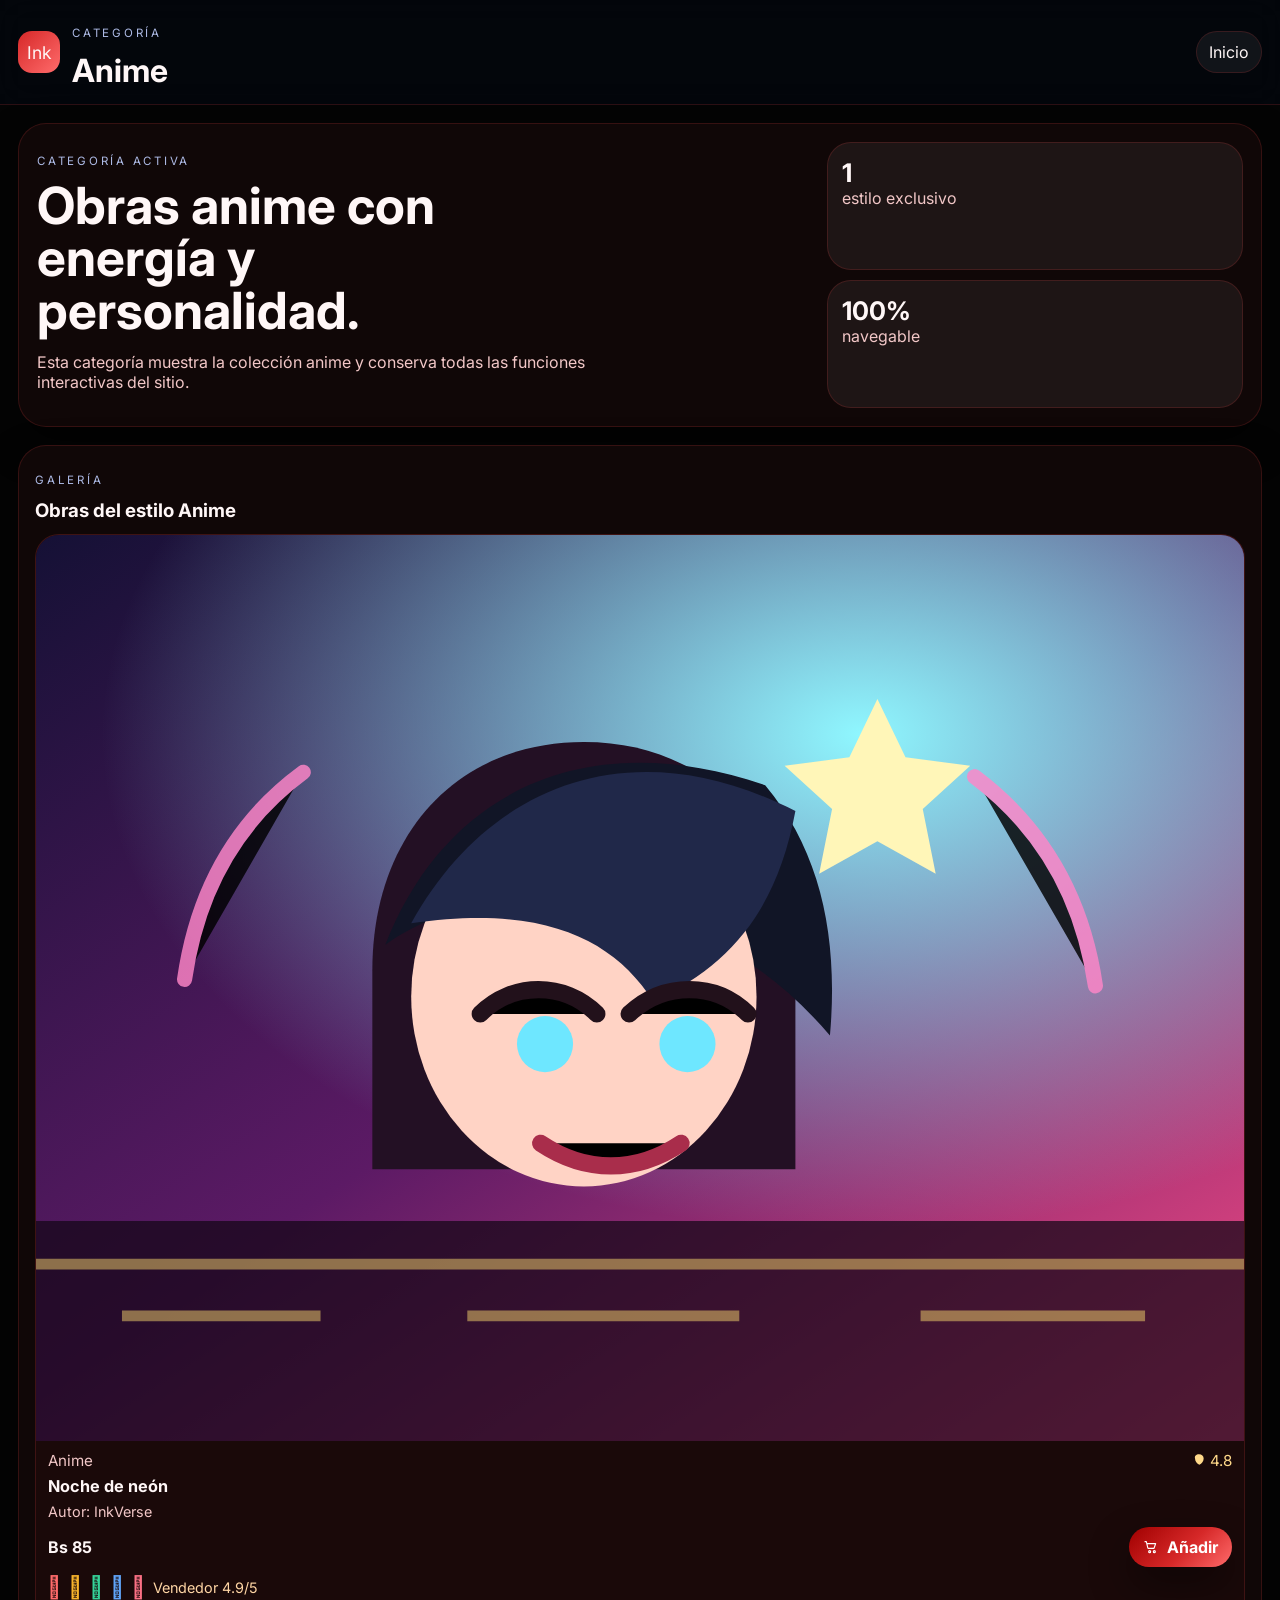
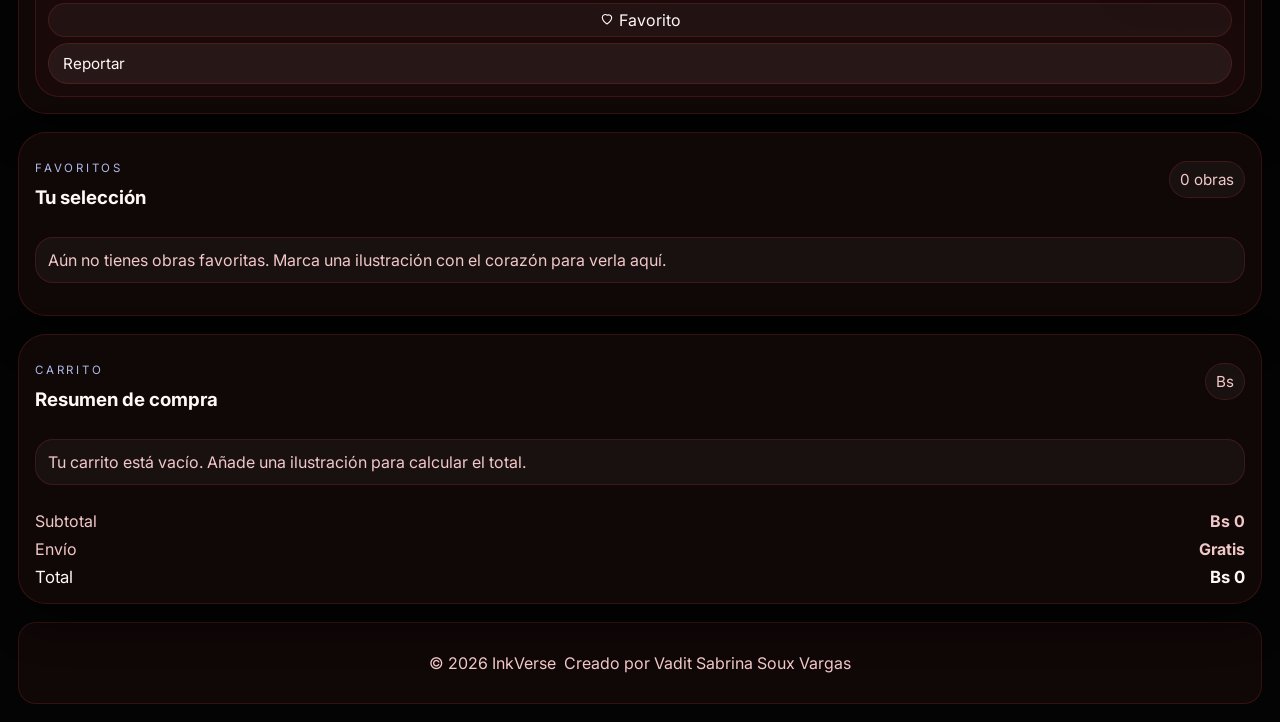
==== Categoria Anime/anime.html @ 72d679ab "Add files via upload" ====
<!DOCTYPE html>
<html lang="es">
<head>
  <meta charset="UTF-8" />
  <meta name="viewport" content="width=device-width, initial-scale=1.0" />
  <title>InkVerse | Anime</title>
  <link rel="preconnect" href="https://fonts.googleapis.com" />
  <link rel="preconnect" href="https://fonts.gstatic.com" crossorigin />
  <link href="https://fonts.googleapis.com/css2?family=Inter:wght@400;500;600;700;800&display=swap" rel="stylesheet" />
  <link rel="stylesheet" href="../STYLES.css" />
</head>
<body data-category="Anime">
  <header class="topbar"><div class="brand-wrap"><div class="brand-badge">Ink</div><div><p class="eyebrow">Categoría</p><h1>Anime</h1></div></div><nav class="nav-links"><a href="../INDEX.html">Inicio</a></nav></header>
  <main class="page-shell">
    <section class="hero-card"><div><p class="eyebrow">Categoría activa</p><h2>Obras anime con energía y personalidad.</h2><p class="hero-copy">Esta categoría muestra la colección anime y conserva todas las funciones interactivas del sitio.</p></div><aside class="hero-panel"><div class="mini-stat"><strong>1</strong><span>estilo exclusivo</span></div><div class="mini-stat"><strong>100%</strong><span>navegable</span></div></aside></section>
    <section class="panel"><div class="panel-header"><div><p class="eyebrow">Galería</p><h3>Obras del estilo Anime</h3></div></div><div id="catalogGrid" class="catalog-grid"></div></section>
    <section class="panel" id="favoritos"><div class="panel-header"><div><p class="eyebrow">Favoritos</p><h3>Tu selección</h3></div><span class="soft-pill" id="favoritesCount">0 obras</span></div><div id="favoritesGrid" class="catalog-grid"></div></section>
    <section class="panel" id="carrito"><div class="panel-header"><div><p class="eyebrow">Carrito</p><h3>Resumen de compra</h3></div><span class="soft-pill" id="cartCurrencyLabel">Bs</span></div><div id="cartItems" class="cart-items"></div><div class="cart-summary"><div><span>Subtotal</span><strong id="cartSubtotal">Bs 0</strong></div><div><span>Envío</span><strong>Gratis</strong></div><div class="total-row"><span>Total</span><strong id="cartTotal">Bs 0</strong></div></div></section>
  </main>
  <footer class="footer-card"><p>© 2026 InkVerse</p><p>Creado por Vadit Sabrina Soux Vargas</p></footer>
  <script src="anime.js"></script>
  <script src="../JAVA.js"></script>
</body>
</html>
---- STYLES.css ----
:root {
  color-scheme: dark;
  --bg: #040404;
  --panel: rgba(18, 8, 8, 0.92);
  --panel-2: rgba(28, 10, 10, 0.96);
  --surface-soft: rgba(255, 255, 255, 0.06);
  --surface-alt: rgba(255, 255, 255, 0.04);
  --surface-hover: rgba(255, 255, 255, 0.08);
  --overlay: rgba(2, 6, 16, 0.72);
  --toast-bg: rgba(18, 8, 8, 0.95);
  --toast-border: rgba(255, 255, 255, 0.12);
  --footer-bg: rgba(18, 8, 8, 0.92);
  --stroke: rgba(255, 68, 68, 0.16);
  --text: #fff7f7;
  --muted: #f2c7c7;
  --accent: #d62828;
  --accent-2: #ff6b6b;
  --success: #ff8c8c;
  --shadow: 0 18px 42px rgba(0, 0, 0, 0.45);
}

body.theme-light {
  color-scheme: light;
  --bg: #f7f7f7;
  --panel: rgba(255, 255, 255, 0.92);
  --panel-2: rgba(248, 248, 248, 0.96);
  --surface-soft: rgba(15, 23, 42, 0.06);
  --surface-alt: rgba(15, 23, 42, 0.04);
  --surface-hover: rgba(15, 23, 42, 0.10);
  --overlay: rgba(255, 255, 255, 0.90);
  --toast-bg: rgba(255, 255, 255, 0.94);
  --toast-border: rgba(15, 23, 42, 0.1);
  --footer-bg: rgba(255, 255, 255, 0.92);
  --stroke: rgba(15, 23, 42, 0.08);
  --text: #101014;
  --muted: #4d5568;
  --accent: #d62828;
  --accent-2: #ff6b6b;
  --success: #22c55e;
  --shadow: 0 18px 42px rgba(15, 23, 42, 0.12);
  background: linear-gradient(135deg, #ffffff 0%, #f2f2f2 50%, #e6e6e6 100%);
}

* { box-sizing: border-box; }
html { scroll-behavior: smooth; }
body {
  margin: 0;
  font-family: 'Inter', sans-serif;
  color: var(--text);
  background: var(--bg);
  min-height: 100vh;
}

body.theme-light .topbar {
  background: rgba(255, 255, 255, 0.76);
}

img { width: 100%; display: block; border-radius: 18px; }
a { text-decoration: none; color: inherit; }
button, input, select { font: inherit; }

.topbar {
  position: sticky;
  top: 0;
  z-index: 5;
  display: flex;
  justify-content: space-between;
  align-items: center;
  gap: 1rem;
  padding: 14px 18px;
  background: rgba(4, 8, 15, 0.72);
  backdrop-filter: blur(16px);
  border-bottom: 1px solid var(--stroke);
}
.brand-wrap { display: flex; align-items: center; gap: 12px; }
.brand-badge { width: 42px; height: 42px; border-radius: 14px; display: grid; place-items: center; background: linear-gradient(135deg, var(--accent), var(--accent-2)); font-size: 1.1rem; }
.eyebrow { text-transform: uppercase; letter-spacing: 0.24em; font-size: 0.72rem; color: #aebbe6; }
.topbar h1, .panel h3, .hero-card h2 { margin: 0; }
.user-menu-wrap { position: relative; }
.user-menu-btn, .user-menu-item, .oauth-btn { display: inline-flex; align-items: center; gap: 8px; }
.user-menu { position: absolute; right: 0; top: calc(100% + 8px); min-width: 210px; display: grid; gap: 6px; padding: 8px; border-radius: 16px; background: var(--panel); border: 1px solid var(--stroke); box-shadow: var(--shadow); z-index: 20; }
.user-menu-item { width: 100%; text-align: left; background: transparent; color: var(--text); border: 1px solid transparent; border-radius: 12px; padding: 10px; cursor: pointer; }
.user-menu-item:hover { background: var(--surface-hover); border-color: var(--stroke); }
.user-avatar-chip { width: 28px; height: 28px; border-radius: 50%; object-fit: cover; border: 1px solid var(--stroke); }
.profile-modal-card { max-width: 560px; }
.avatar-preview-wrap { display: grid; gap: 8px; align-items: center; justify-items: start; }
.profile-preview { width: 88px; height: 88px; object-fit: cover; border-radius: 50%; border: 3px solid var(--stroke); }
.file-chip { display: inline-flex; align-items: center; gap: 8px; padding: 8px 10px; border-radius: 999px; background: var(--surface-soft); border: 1px solid var(--stroke); color: var(--text); cursor: pointer; font-size: 0.92rem; }
.file-chip input { display: none; }
.oauth-grid { display: grid; gap: 8px; }
.oauth-btn { justify-content: center; width: 100%; padding: 10px; border-radius: 12px; border: 1px solid var(--stroke); background: var(--surface-soft); color: var(--text); }
.facebook-btn:hover { background: #3b5998; color: #fff; }
.google-btn:hover { background: #1a73e8; color: #fff; }
.gmail-btn:hover { background: #d93025; color: #fff; }
.hint-text { color: var(--muted); font-size: 0.9rem; }
.nav-links, .header-actions, .chip-row, .currency-switch, .tabs { display: flex; gap: 10px; flex-wrap: wrap; }
button, .category-card, .primary-btn, .ghost-btn, .switch-btn, .tab-btn, .fav-btn {
  transition: transform 180ms ease, background-color 180ms ease, color 180ms ease, box-shadow 180ms ease;
}
button:hover, .category-card:hover, .primary-btn:hover, .ghost-btn:hover, .switch-btn:hover, .tab-btn:hover, .fav-btn:hover {
  transform: translateY(-1px);
  box-shadow: 0 10px 18px rgba(255, 40, 40, 0.18);
}
button:active, .primary-btn:active, .ghost-btn:active, .switch-btn:active, .tab-btn:active, .fav-btn:active {
  transform: scale(0.98);
}
.nav-links a, .ghost-btn, .switch-btn, .tab-btn { border: 1px solid var(--stroke); background: var(--surface-soft); color: var(--text); border-radius: 999px; padding: 10px 12px; cursor: pointer; display: inline-flex; align-items: center; gap: 8px; }
.nav-links a svg, .ghost-btn svg { width: 16px; height: 16px; fill: none; stroke: currentColor; stroke-width: 1.8; stroke-linecap: round; stroke-linejoin: round; }
.theme-switch-btn .theme-mode-icon { flex: 0 0 16px; }
.nav-links a:hover, .ghost-btn:hover, .switch-btn:hover, .tab-btn:hover { background: var(--surface-hover); }
.chip-row span, .soft-pill { display: inline-flex; align-items: center; gap: 6px; padding: 8px 10px; border-radius: 999px; background: var(--surface-alt); border: 1px solid var(--stroke); color: var(--muted); font-size: 0.95rem; }
.primary-btn { border: 0; border-radius: 999px; background: linear-gradient(135deg, #a00000 0%, #d62828 55%, #ff6b6b 100%); color: white; padding: 10px 14px; cursor: pointer; font-weight: 700; box-shadow: var(--shadow); display: inline-flex; align-items: center; gap: 8px; }
.primary-btn svg, .fav-btn svg { width: 16px; height: 16px; fill: none; stroke: currentColor; stroke-width: 1.7; stroke-linecap: round; stroke-linejoin: round; }
.primary-btn.full { width: 100%; justify-content: center; display: inline-flex; }
.page-shell { padding: 18px; display: grid; gap: 18px; }
.hero-card, .panel { background: var(--panel); border: 1px solid var(--stroke); border-radius: 28px; box-shadow: var(--shadow); }
.hero-card { display: grid; grid-template-columns: 1.3fr 0.7fr; gap: 18px; padding: 18px; }
.hero-card h2 { font-size: clamp(2rem, 5vw, 3.2rem); line-height: 1.02; max-width: 14ch; }
.hero-copy { color: var(--muted); max-width: 58ch; }
.chip-row span, .soft-pill { display: inline-flex; align-items: center; gap: 6px; padding: 8px 10px; border-radius: 999px; background: var(--surface-alt); border: 1px solid var(--stroke); color: var(--muted); font-size: 0.95rem; }
.hero-panel { display: grid; gap: 10px; }
.mini-stat { background: var(--surface-soft); border: 1px solid var(--stroke); border-radius: 24px; padding: 14px; color: var(--text); }
.mini-stat strong { display: block; font-size: 1.6rem; color: var(--text); }
.mini-stat span { color: var(--muted); }
.content-grid { display: grid; grid-template-columns: 1.3fr 0.8fr; gap: 18px; }
.stack { display: grid; gap: 18px; }
.panel { padding: 16px; }
.panel-header { display: flex; justify-content: space-between; align-items: center; gap: 8px; margin-bottom: 12px; }
.catalog-grid { display: grid; grid-template-columns: repeat(auto-fit, minmax(220px, 1fr)); gap: 14px; }
.category-grid { display: grid; grid-template-columns: repeat(auto-fit, minmax(150px, 1fr)); gap: 12px; }
.category-card {
  display: grid;
  gap: 12px;
  border: 1px solid var(--stroke);
  border-radius: 18px;
  padding: 18px 16px;
  background: var(--panel);
  color: var(--text);
  box-shadow: var(--shadow);
  overflow: hidden;
  transition: transform 0.18s ease, border-color 0.18s ease, background-color 0.18s ease;
}
.category-card:hover {
  transform: translateY(-2px);
  border-color: var(--accent);
  background: var(--surface-hover);
}
.category-card-icon {
  width: 58px;
  height: 58px;
  display: grid;
  place-items: center;
  border-radius: 18px;
  background: linear-gradient(135deg, var(--accent), var(--accent-2));
  color: #fff;
  box-shadow: 0 12px 22px rgba(214, 40, 40, 0.2);
}
.category-card-icon svg {
  width: 34px;
  height: 34px;
  fill: none;
  stroke: currentColor;
  stroke-width: 1.8;
  stroke-linecap: round;
  stroke-linejoin: round;
}
.category-card-copy {
  display: grid;
  gap: 6px;
}
.category-card-copy strong {
  display: block;
  font-size: 1.1rem;
  color: var(--text);
}
.category-card-copy span {
  color: var(--muted);
  font-size: 0.95rem;
  line-height: 1.5;
}
.card { background: var(--panel-2); border: 1px solid var(--stroke); border-radius: 24px; overflow: hidden; display: grid; gap: 10px; padding-bottom: 12px; }
.card img { aspect-ratio: 4 / 3; object-fit: cover; border-radius: 0; }
.card-body { padding: 0 12px; display: grid; gap: 6px; }
.card h4 { margin: 0; font-size: 1.02rem; }
.art-author { margin: 0; color: var(--muted); font-size: 0.9rem; line-height: 1.35; }
.meta-row, .price-row, .qty-row { display: flex; justify-content: space-between; align-items: center; gap: 8px; }
.meta-row { color: var(--muted); font-size: 0.95rem; }
.meta-rating { display: inline-flex; align-items: center; gap: 4px; color: #ffd98a; }
.meta-rating svg, .paint-star-btn svg { fill: currentColor; }
.price { font-weight: 700; color: var(--text); }
  .paint-stars { display: flex; align-items: center; gap: 8px; flex-wrap: wrap; margin-top: 4px; }
  .paint-star-btn {
    border: none;
    outline: none;
    background: transparent;
    box-shadow: none;
    display: inline-flex;
    align-items: center;
    justify-content: center;
    cursor: pointer;
    font-size: 20px;
    line-height: 1;
    transition: transform 180ms ease, opacity 180ms ease, color 180ms ease;
    padding: 0;
    min-width: auto;
    min-height: auto;
  }
  .paint-star-btn .paint-star-icon { display: inline-flex; align-items: center; justify-content: center; color: #8c8c8c; }
  .paint-star-btn.active { transform: scale(1.1); }
  .paint-star-btn.active .paint-star-icon { color: #1b0412; }
  .paint-star-btn.active[data-rating="1"] .paint-star-icon { color: #ff6b6b; }
  .paint-star-btn.active[data-rating="2"] .paint-star-icon { color: #f7b32b; }
  .paint-star-btn.active[data-rating="3"] .paint-star-icon { color: #34d399; }
  .paint-star-btn.active[data-rating="4"] .paint-star-icon { color: #60a5fa; }
  .paint-star-btn.active[data-rating="5"] .paint-star-icon { color: #fb7185; }
  .paint-star-btn:hover { transform: scale(1.15); opacity: 0.95; }
  .report-btn {
    border: 1px solid var(--stroke);
    background: var(--surface-soft);
    color: var(--text);
    border-radius: 999px;
    padding: 10px 14px;
    font-size: 0.95rem;
    cursor: pointer;
    transition: transform 180ms ease, background-color 180ms ease, border-color 180ms ease;
  }
  .report-btn:hover { transform: translateY(-1px); background: var(--surface-hover); border-color: var(--accent); }
  .user-access-actions { display: grid; gap: 12px; margin: 16px 0; }
  .user-access-actions .ghost-btn { justify-content: flex-start; }
  .theme-icon { margin-right: 8px; display: inline-flex; align-items: center; }
  .report-panel { margin-top: 18px; }
  .report-panel .upload-form textarea { min-height: 120px; resize: vertical; }
.seller-rating { color: #ffd6a5; font-size: 0.9rem; }
.toast-container { position: fixed; right: 14px; bottom: 14px; display: grid; gap: 8px; z-index: 20; }
.toast { padding: 10px 12px; border-radius: 14px; color: var(--text); background: var(--toast-bg); border: 1px solid var(--toast-border); box-shadow: var(--shadow); min-width: 240px; }
.toast.success { border-color: rgba(67, 224, 163, 0.35); background: rgba(16, 46, 28, 0.95); }
.toast.error { border-color: rgba(255, 93, 93, 0.35); background: rgba(63, 14, 14, 0.95); }
.upload-form, .auth-form { display: grid; gap: 10px; }
.upload-form label, .auth-form label { display: grid; gap: 6px; font-size: 0.95rem; color: var(--muted); }
input, select { width: 100%; border-radius: 14px; border: 1px solid var(--stroke); background: var(--surface-soft); color: var(--text); padding: 10px 12px; }
.preview-box { min-height: 110px; border: 1px dashed var(--stroke); border-radius: 18px; display: grid; place-items: center; color: var(--muted); background: var(--surface-alt); text-align: center; padding: 8px; }
.preview-box img { max-height: 160px; object-fit: cover; border-radius: 14px; }
.cart-items { display: grid; gap: 10px; }
.cart-item { background: var(--surface-alt); border: 1px solid var(--stroke); border-radius: 18px; padding: 10px; display: grid; gap: 8px; }
.cart-item-top { display: flex; justify-content: space-between; gap: 8px; align-items: center; }
.cart-item small { color: var(--muted); }
.qty-controls { display: flex; align-items: center; gap: 8px; }
.qty-btn { width: 28px; height: 28px; border-radius: 999px; border: 1px solid var(--stroke); background: var(--surface-soft); color: var(--text); cursor: pointer; }
.cart-summary { display: grid; gap: 8px; margin-top: 10px; color: var(--muted); }
.cart-summary > div, .total-row { display: flex; justify-content: space-between; align-items: center; }
.total-row { color: var(--text); font-size: 1.05rem; }
.profile-box { background: var(--surface-alt); border: 1px solid var(--stroke); border-radius: 18px; padding: 12px; color: var(--muted); }
.profile-photo { width: 64px; height: 64px; object-fit: cover; border-radius: 50%; margin-top: 8px; border: 2px solid var(--stroke); }
.profile-edit-form { margin-top: 10px; }
.social-grid { display: flex; flex-wrap: wrap; gap: 8px; margin-top: 10px; }
.social-btn { border-radius: 12px; }
.hidden { display: none !important; }
.modal { position: fixed; inset: 0; background: var(--overlay); display: grid; place-items: center; padding: 18px; z-index: 10; }
.modal-card { position: relative; width: min(420px, 100%); background: var(--panel); border: 1px solid var(--stroke); border-radius: 24px; padding: 28px 16px 16px; box-shadow: var(--shadow); }
.close-btn {
  position: absolute;
  top: 12px;
  right: 12px;
  width: 38px;
  height: 38px;
  display: grid;
  place-items: center;
  border: 2px solid rgba(255, 107, 107, 0.7);
  border-radius: 50%;
  background: #d62828;
  color: #fff;
  cursor: pointer;
  box-shadow: 0 10px 22px rgba(214, 40, 40, 0.35);
}
.close-btn svg {
  width: 22px;
  height: 22px;
  fill: none;
  stroke: currentColor;
  stroke-width: 3;
  stroke-linecap: round;
  stroke-linejoin: round;
}
.close-btn:hover {
  background: #ff4d4d;
  border-color: #ffdada;
}
.auth-form { display: none; }
.auth-form.active-form { display: grid; }
.footer-card {
  margin: 0 18px 18px;
  padding: 14px 16px;
  border-radius: 18px;
  border: 1px solid var(--stroke);
  background: var(--footer-bg);
  color: var(--muted);
  display: flex;
  justify-content: center;
  align-items: center;
  text-align: center;
  gap: 8px;
  flex-wrap: wrap;
}

.fav-btn {
  border: 1px solid var(--stroke);
  background: var(--surface-alt);
  color: var(--text);
  border-radius: 999px;
  padding: 6px 10px;
  cursor: pointer;
}
.fav-btn.active { background: rgba(214, 40, 40, 0.18); color: #ffdada; }

@media (max-width: 1040px) { .hero-card, .content-grid { grid-template-columns: 1fr; } }
@media (max-width: 860px) { .topbar { align-items: flex-start; flex-direction: column; } .nav-links, .header-actions { width: 100%; } .header-actions { justify-content: space-between; } }
@media (max-width: 640px) { .page-shell { padding: 12px; } .hero-card, .panel { border-radius: 22px; } .nav-links { display: none; } .header-actions { flex-wrap: wrap; } .header-actions > * { flex: 1 1 auto; } }
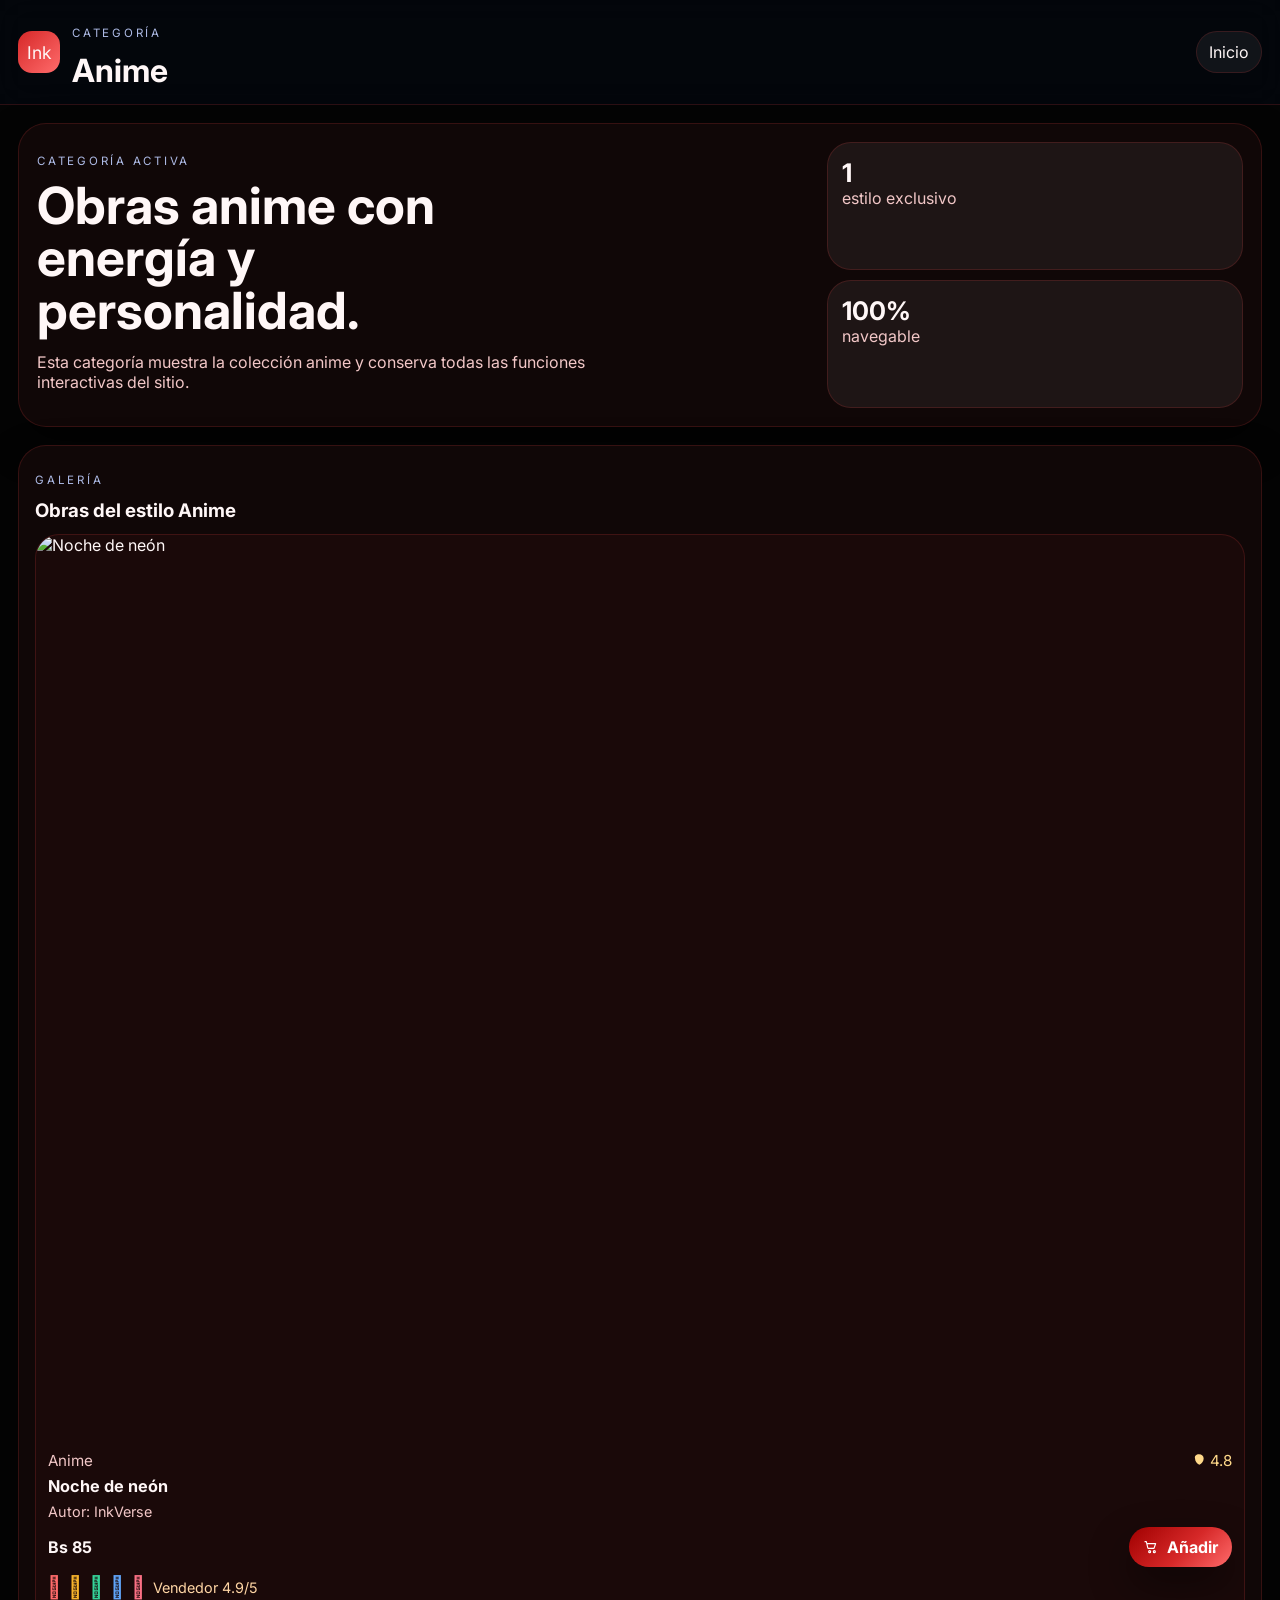
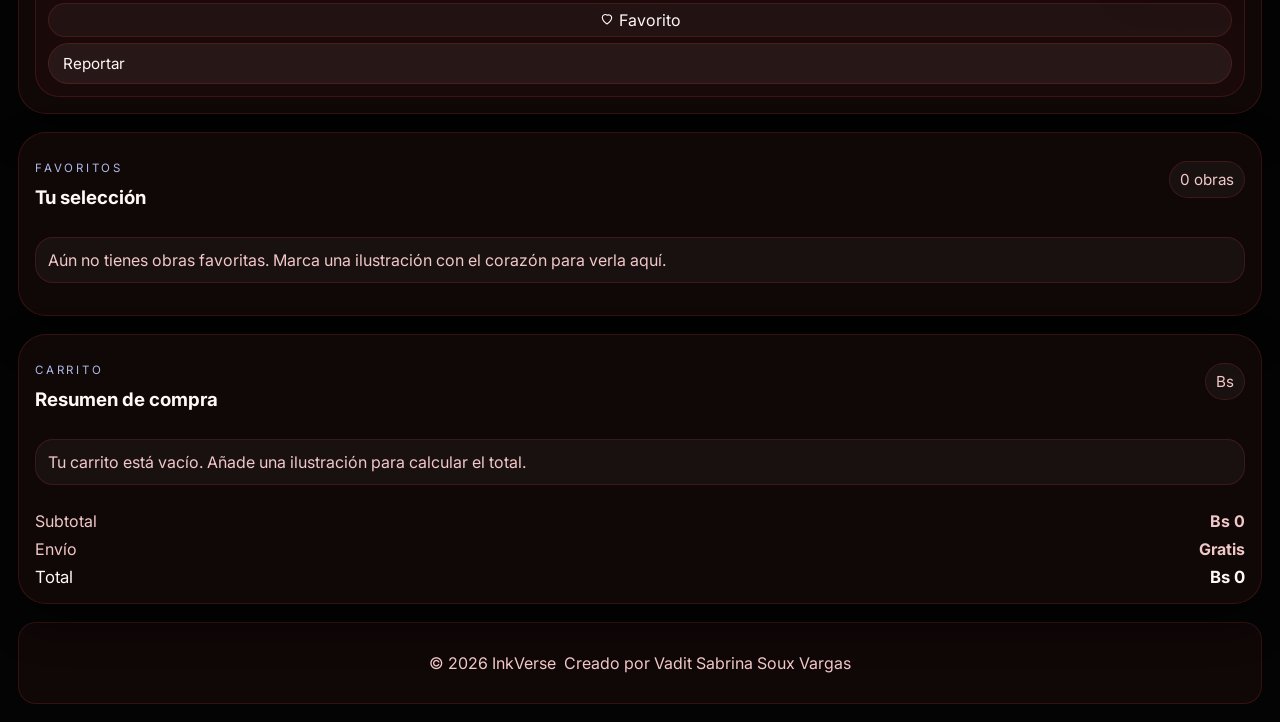
==== commit 88db1e56: "Prepare site for GitHub Pages" ====
--- a/Categoria Anime/anime.html
+++ b/Categoria Anime/anime.html
@@ -10,7 +10,7 @@
   <link rel="stylesheet" href="../STYLES.css" />
 </head>
 <body data-category="Anime">
-  <header class="topbar"><div class="brand-wrap"><div class="brand-badge">Ink</div><div><p class="eyebrow">Categoría</p><h1>Anime</h1></div></div><nav class="nav-links"><a href="../INDEX.html">Inicio</a></nav></header>
+  <header class="topbar"><div class="brand-wrap"><div class="brand-badge">Ink</div><div><p class="eyebrow">Categoría</p><h1>Anime</h1></div></div><nav class="nav-links"><a href="../index.html">Inicio</a></nav></header>
   <main class="page-shell">
     <section class="hero-card"><div><p class="eyebrow">Categoría activa</p><h2>Obras anime con energía y personalidad.</h2><p class="hero-copy">Esta categoría muestra la colección anime y conserva todas las funciones interactivas del sitio.</p></div><aside class="hero-panel"><div class="mini-stat"><strong>1</strong><span>estilo exclusivo</span></div><div class="mini-stat"><strong>100%</strong><span>navegable</span></div></aside></section>
     <section class="panel"><div class="panel-header"><div><p class="eyebrow">Galería</p><h3>Obras del estilo Anime</h3></div></div><div id="catalogGrid" class="catalog-grid"></div></section>
